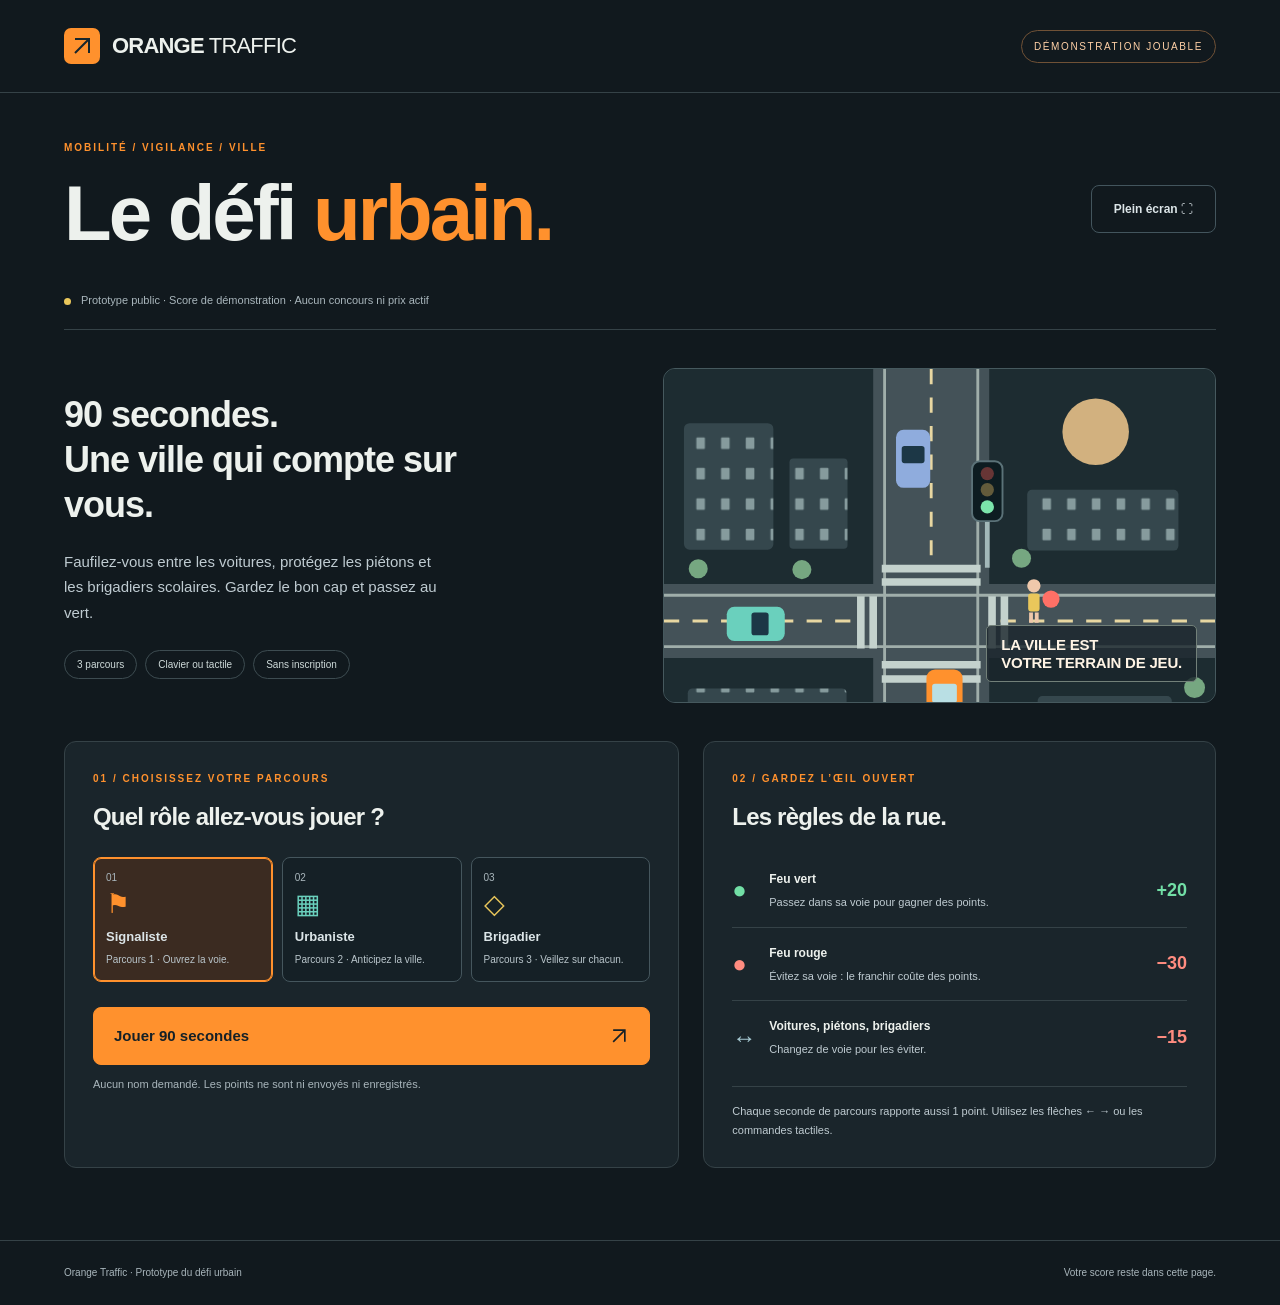
==== index.html @ df7e07a3 "deploy: publish Orange Traffic standalone demonstration" ====
<!doctype html>
<html lang="fr">
  <head>
    <meta charset="UTF-8" />
    <meta name="viewport" content="width=device-width, initial-scale=1.0" />
    <meta name="theme-color" content="#11191e" />
    <link rel="icon" href="./favicon.svg" type="image/svg+xml" />
    <meta name="description" content="Essayez le défi urbain Orange Traffic : 90 secondes pour éviter les obstacles et passer aux feux verts. Démonstration gratuite, sans inscription." />
    <meta http-equiv="Content-Security-Policy" content="default-src 'self'; script-src 'self'; style-src 'self' 'unsafe-inline'; img-src 'self' data: blob:; font-src 'self'; connect-src 'none'; object-src 'none'; base-uri 'none'; form-action 'none'" />
    <title>Orange Traffic — Défi urbain · Démonstration</title>
    <script type="module" crossorigin src="./assets/index-CTuKZmlq.js"></script>
    <link rel="stylesheet" crossorigin href="./assets/index-A3bmByTt.css">
  </head>
  <body>
    <div id="root"></div>
  </body>
</html>
---- assets/index-A3bmByTt.css ----
:root{font-family:Arial,Helvetica,sans-serif;color:#edf1ed;background:#11191e;font-synthesis:none;--orange:#ff912d;--muted:#a9b6bc;--border:#354247}*{box-sizing:border-box}body{margin:0}button,a{-webkit-tap-highlight-color:transparent}button{font:inherit;cursor:pointer;background:var(--orange);color:#152027;border:1px solid var(--orange);border-radius:8px;padding:16px 22px;font-weight:700;touch-action:manipulation}button:hover{filter:brightness(1.1)}button:focus-visible,a:focus-visible{outline:3px solid #fff1b6;outline-offset:5px}.secondary{background:transparent;color:#dce5e8;border-color:#43555d}a{color:inherit;text-decoration:none}.topbar{max-width:1280px;margin:auto;padding:28px 5vw;display:flex;align-items:center;justify-content:space-between;gap:20px;border-bottom:1px solid var(--border)}.brand{font-weight:900;font-size:22px;letter-spacing:-.8px;display:flex;align-items:center;gap:12px}.brand-mark{display:inline-flex;justify-content:center;align-items:center;width:36px;height:36px;border-radius:7px;background:var(--orange);color:#18262c;font-size:30px}.brand-light{font-weight:400;margin-left:5px}.demo-label{font-size:10px;letter-spacing:1.6px;line-height:1.5;color:#ffd0a6;border:1px solid #705136;padding:8px 12px;border-radius:20px;white-space:nowrap}main{max-width:1280px;margin:auto;padding:46px 5vw 72px}.page-heading{display:flex;justify-content:space-between;align-items:center;gap:20px}.eyebrow{font-size:10px;letter-spacing:2px;color:var(--orange);font-weight:700;margin:0 0 15px}h1{font-size:clamp(42px,6.5vw,78px);letter-spacing:-3px;margin:0 0 24px;line-height:1.08}em{font-style:normal;color:var(--orange)}.fullscreen{font-size:12px;white-space:nowrap}.demo-notice{display:flex;align-items:center;gap:10px;padding:13px 0 19px;font-size:11px;color:var(--muted);border-bottom:1px solid var(--border);line-height:1.6}.status-dot{width:7px;height:7px;flex-shrink:0;background:#eac75b;border-radius:50%}p{line-height:1.7;color:#bfcbd1}.intro-layout{display:grid;grid-template-columns:1fr 1fr;gap:45px;align-items:center;margin:38px 0}.intro-copy{max-width:460px}.lead{font-weight:750;font-size:clamp(25px,3vw,36px);letter-spacing:-1px;color:#edf1ed;line-height:1.25;margin:0 0 22px}.intro-copy>p:not(.lead){font-size:15px;max-width:390px}.chips{display:flex;flex-wrap:wrap;gap:8px;margin-top:25px}.chips span{font-size:10px;padding:8px 12px;border:1px solid #3d4c51;border-radius:20px;color:#cfdbda}.city-art{position:relative;max-height:335px;overflow:hidden;border:1px solid #46595e;border-radius:12px;background:#1d2c31}.city-art svg{width:100%;display:block}.art-label{position:absolute;bottom:20px;right:18px;padding:10px 14px;font-size:15px;line-height:1.15;letter-spacing:-.2px;font-weight:800;color:#fff4e5;background:#1a252bcc;border:1px solid #728079;border-radius:5px}.start-layout{display:grid;grid-template-columns:1.2fr 1fr;gap:24px}.selection-panel,.rules-panel{border:1px solid var(--border);padding:28px;border-radius:12px;background:#1a252b}h2{font-size:24px;letter-spacing:-.8px;line-height:1.25;margin:0 0 20px}.characters{display:grid;grid-template-columns:repeat(3,1fr);gap:9px;margin:25px 0}.character{display:flex;flex-direction:column;align-items:flex-start;gap:8px;padding:14px 12px;background:#152026;color:#dce5e8;border:1px solid #45565d;text-align:left;min-width:0}.character.selected{border-color:var(--orange);background:#3b2b21;box-shadow:inset 0 0 0 1px var(--orange)}.character-number{font-size:10px;font-weight:400;color:#a9b6bc}.character-icon{font-size:27px;line-height:1;min-height:30px}.character strong{font-size:13px}.character small{font-size:10px;line-height:1.5;color:#bac6cc;font-weight:400}.start-button{width:100%;display:flex;justify-content:space-between;align-items:center;padding:18px 20px;font-size:15px}.muted{color:var(--muted);font-size:11px;line-height:1.6}.rules{list-style:none;margin:22px 0 0;padding:0}.rules li{display:flex;gap:13px;align-items:center;border-bottom:1px solid #354247;padding:15px 0}.rules li:last-child{border:0}.rule-icon{font-size:24px;min-width:24px;color:#a5c8d1}.green,.positive{color:#72dfa6}.red,.negative{color:#ff8c80}.rules strong{font-size:12px}.rules p{font-size:11px;margin:6px 0 0}.rules b{font-size:18px;margin-left:auto;white-space:nowrap}.rule-tip{border-top:1px solid #354247;margin:12px 0 0;padding-top:15px;font-size:11px}.playing{max-width:760px;margin:26px auto 0}.playing-heading{display:flex;justify-content:space-between;align-items:center;gap:16px;font-size:12px}.playing-heading p{margin:0 0 15px}.playing-heading span{color:var(--muted);font-size:11px;margin-bottom:15px}.game{max-width:670px;margin:auto}.canvas{width:100%;height:min(66vh,660px);background:#18232a;border:1px solid #43575e;border-radius:10px;overflow:hidden;touch-action:none}.lane-controls{display:flex;gap:9px;margin:14px 0}.lane-controls button{flex:1;padding:16px 6px;font-size:12px}.playing-help{text-align:center;font-size:12px}.result-panel{max-width:760px;margin:35px auto 0;padding:40px;border:1px solid #46595e;border-radius:12px;background:#1a252b}.result-panel h2{font-size:30px}.score{display:flex;flex-direction:column;color:var(--orange);margin:35px 0 24px}.score span:first-child{font-size:clamp(60px,10vw,90px);font-weight:800;line-height:1;letter-spacing:-4px}.score span:last-child{margin-top:12px;font-size:13px;color:#c4d0d4}.result-actions{display:flex;gap:12px;flex-wrap:wrap;margin-top:30px}.result-panel>p:not(.eyebrow):not(.score){font-size:12px}.notice{font-size:12px;padding:12px 15px;border:1px solid #736149;border-radius:8px;color:#ffddad}footer{border-top:1px solid var(--border);max-width:1280px;margin:auto;padding:24px 5vw;display:flex;justify-content:space-between;gap:18px;font-size:10px;line-height:1.6;color:var(--muted)}@media(max-width:900px){.start-layout{grid-template-columns:1fr}.city-art{max-height:none}.intro-layout{gap:25px}.selection-panel,.rules-panel{padding:24px}.character{padding:17px}}@media(max-width:600px){.topbar{padding:20px;gap:12px;flex-wrap:wrap}.brand{font-size:19px}.demo-label{font-size:8px;padding:6px 9px}.brand-mark{width:30px;height:30px;font-size:25px}main{padding:30px 20px 50px}.page-heading{align-items:flex-start;gap:12px}.page-heading .eyebrow{font-size:8px;letter-spacing:1.3px}.fullscreen{padding:10px;font-size:10px;margin-top:3px}h1{font-size:42px;letter-spacing:-2px}.demo-notice{font-size:10px}.intro-layout{grid-template-columns:1fr;margin:26px 0;gap:20px}.lead{font-size:29px;margin-bottom:13px}.intro-copy>p:not(.lead){font-size:13px}.city-art{max-height:245px}.chips{margin-top:17px}.selection-panel,.rules-panel{padding:22px 16px}h2{font-size:21px}.character{padding:13px 9px;gap:7px}.character strong{font-size:12px}.character small{font-size:9px}.canvas{height:min(65vh,660px)}.lane-controls button{font-size:10px;padding:17px 3px}.playing-help{font-size:11px}.result-panel{padding:25px}.result-panel h2{font-size:25px}.result-actions{flex-direction:column}.result-actions button{width:100%;font-size:13px}footer{padding:22px 20px;flex-direction:column;gap:5px}}.arrow-icon{width:20px;height:20px;flex-shrink:0;vertical-align:middle}.brand-mark .arrow-icon{width:24px;height:24px}.result-actions button:first-child{display:flex;align-items:center;justify-content:center;gap:16px}
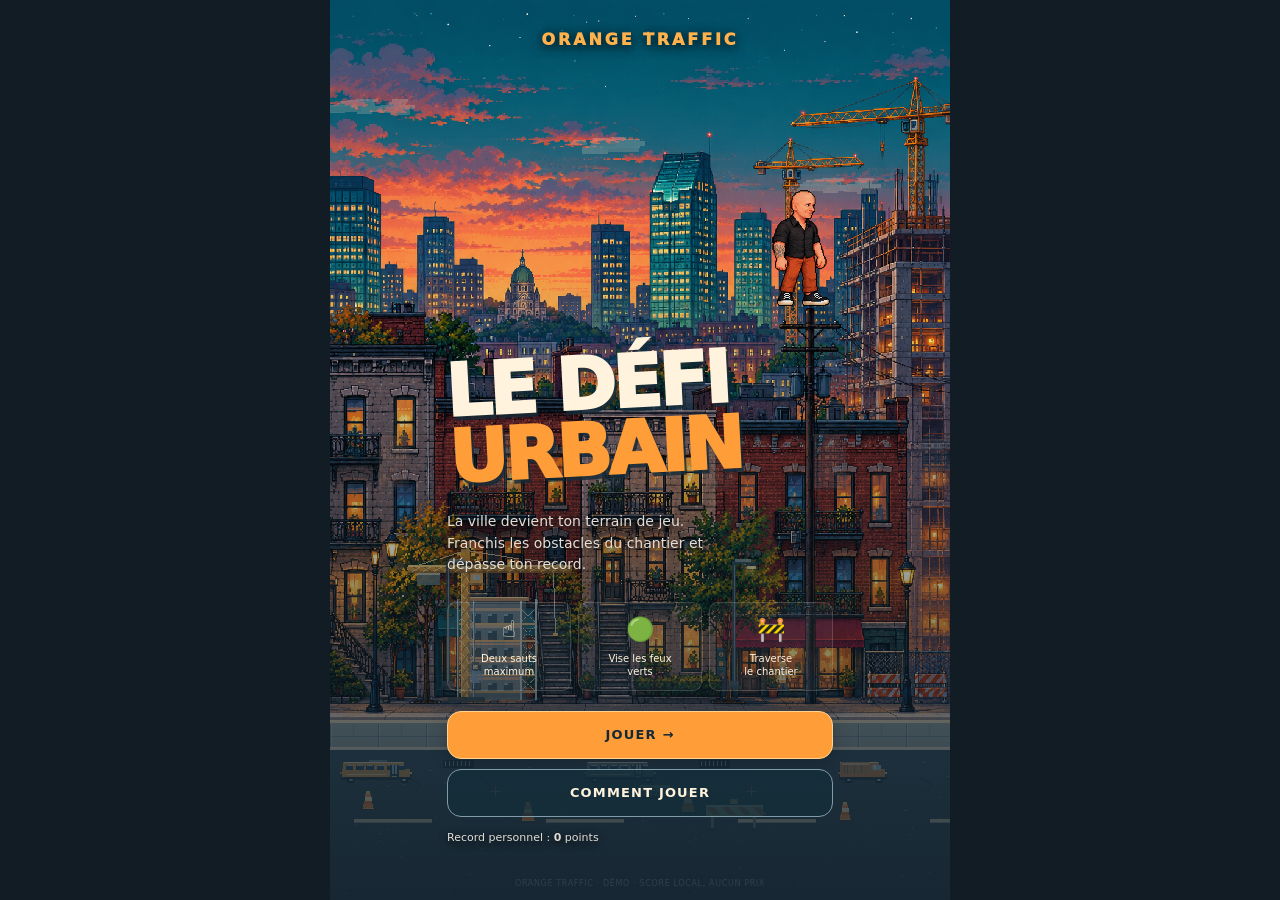
==== commit 302187ba: "deploy: publish Orange Traffic standalone demonstration" ====
--- a/index.html
+++ b/index.html
@@ -1,17 +1,67 @@
 <!doctype html>
-<html lang="fr">
-  <head>
-    <meta charset="UTF-8" />
-    <meta name="viewport" content="width=device-width, initial-scale=1.0" />
-    <meta name="theme-color" content="#11191e" />
-    <link rel="icon" href="./favicon.svg" type="image/svg+xml" />
-    <meta name="description" content="Essayez le défi urbain Orange Traffic : 90 secondes pour éviter les obstacles et passer aux feux verts. Démonstration gratuite, sans inscription." />
-    <meta http-equiv="Content-Security-Policy" content="default-src 'self'; script-src 'self'; style-src 'self' 'unsafe-inline'; img-src 'self' data: blob:; font-src 'self'; connect-src 'none'; object-src 'none'; base-uri 'none'; form-action 'none'" />
-    <title>Orange Traffic — Défi urbain · Démonstration</title>
-    <script type="module" crossorigin src="./assets/index-CTuKZmlq.js"></script>
-    <link rel="stylesheet" crossorigin href="./assets/index-A3bmByTt.css">
-  </head>
-  <body>
-    <div id="root"></div>
-  </body>
-</html>
+<html lang="fr"><head><meta charset="utf-8"><meta name="viewport" content="width=device-width,initial-scale=1,viewport-fit=cover">
+<meta http-equiv="Content-Security-Policy" content="default-src 'none'; script-src 'unsafe-inline'; style-src 'unsafe-inline'; img-src data:; connect-src 'none'; object-src 'none'; base-uri 'none'; form-action 'none'"><meta name="theme-color" content="#182833"><meta name="description" content="Le Défi Urbain Orange Traffic : course, saut et double saut dans une ville en chantier, clavier ou tactile."><title>Le Défi Urbain | Orange Traffic</title>
+<style>
+:root{--forest:#284a3d;--deep:#172b27;--cream:#f4eee5;--rose:#b97a88;--mauve:#72556f;--gold:#e9a15f}
+*{box-sizing:border-box}html,body{margin:0;width:100%;height:100%;overflow:hidden;background:#101e1b;color:var(--cream);font-family:"Cocogoose","Avenir Next",system-ui,sans-serif;-webkit-tap-highlight-color:transparent;user-select:none}
+#app{position:relative;width:100%;height:100%;max-width:550px;margin:auto;overflow:hidden;background:#223b38}
+canvas{width:100%;height:100%;display:block;image-rendering:pixelated;touch-action:none}
+.overlay{position:absolute;inset:0;display:flex;align-items:center;justify-content:center;padding:22px;background:linear-gradient(180deg,rgba(12,29,26,.38),rgba(12,29,26,.89));z-index:5}
+.overlay{overflow-y:auto}.overlay.off{display:none}@media(max-height:600px){.overlay{align-items:flex-start}.panel{margin-block:auto}}.panel{width:min(100%,410px);text-align:center;padding:28px 22px;border:1px solid #e6cfa75c;border-radius:8px;background:linear-gradient(160deg,rgba(18,48,38,.94),rgba(12,32,29,.97));box-shadow:0 18px 70px #071611a8}
+.brand{font-size:11px;letter-spacing:.22em;font-weight:850;color:#e9cbb8}.orn{color:var(--gold);font-size:13px;letter-spacing:.3em;margin:12px 0}
+h1{font-size:clamp(38px,11vw,60px);line-height:.91;letter-spacing:-.045em;margin:18px 0 15px;font-weight:950}h1 em{display:block;color:var(--rose);font-style:normal}
+h2{font-size:35px;margin:8px 0 16px;line-height:1.04}p{font-size:13px;line-height:1.55;color:#e2ded6;margin:12px auto 22px;max-width:320px}
+button{font:800 13px "Avenir Next",system-ui,sans-serif;letter-spacing:.09em;text-transform:uppercase;cursor:pointer;min-height:48px;padding:14px 18px;border-radius:5px;border:2px solid #d9b88a;width:100%;margin-top:10px;color:#172b27;background:var(--cream);touch-action:manipulation}
+button.primary{background:linear-gradient(#b97d4e,#75432c);color:#fff0d5;border:2px solid #e0a56b;box-shadow:inset 0 2px #d59b66,0 4px 0 #34241c}button.alt{background:rgba(15,39,32,.9);color:var(--cream);border:1px solid #cba57b}button:active{transform:translateY(2px)}
+.tips{display:grid;grid-template-columns:repeat(3,1fr);gap:7px;margin:20px 0 13px}.tip{border:1px solid #e8e0c02d;background:#ffffff0b;border-radius:9px;padding:11px 5px;font-size:10px;line-height:1.35}.tip b{display:block;font-size:23px;margin-bottom:7px}
+.hud{position:absolute;inset:0 0 auto;display:flex;align-items:flex-start;justify-content:space-between;gap:10px;padding:calc(env(safe-area-inset-top) + 15px) 15px 0;pointer-events:none;z-index:3}
+.hud.off{display:none}.stat{background:#162a26d9;border:1px solid #f4eee52e;border-radius:10px;padding:8px 12px;min-width:90px}.stat small{font-size:9px;letter-spacing:.12em;color:#d9cdbb}.stat strong{display:block;font-size:23px;font-variant-numeric:tabular-nums}.stat.right{text-align:right}.pause{pointer-events:auto;width:45px;min-width:45px;height:45px;min-height:45px;border-radius:12px;margin:0;padding:0;background:#162a26dd;border:1px solid #f4eee560;color:var(--cream);font-size:22px}
+.rank{font-size:11px;color:#f3c6a6;letter-spacing:.08em;margin-top:4px}.scoreBig{font-size:64px;font-weight:950;color:var(--gold);line-height:1}.pill{display:inline-block;padding:7px 12px;border-radius:99px;background:#b97a8829;border:1px solid #b97a8880;color:#f6d2d6;font-size:12px;font-weight:800;margin:8px}
+.foot{position:absolute;bottom:calc(env(safe-area-inset-bottom) + 12px);left:0;right:0;text-align:center;color:#fff9;font-size:9px;letter-spacing:.14em;pointer-events:none;z-index:4}
+
+/* V3 : même navigation, nouvelle direction visuelle. */
+#app{max-width:620px;background:#111e25}
+.overlay{background:linear-gradient(180deg,#07131822,#091710a8)}
+.panel{border:1px solid #f4eee533;border-radius:20px;background:linear-gradient(160deg,#152520ee,#0b1714f5);box-shadow:0 20px 80px #0008}
+#home{background:linear-gradient(180deg,#06131215 0%,#06131210 30%,#071410c9 100%)}
+#home .panel{background:none;border:0;box-shadow:none;align-self:stretch;display:flex;flex-direction:column;justify-content:flex-end;padding:12px 12px 32px;max-width:430px}
+#home .brand{font-size:16px;letter-spacing:.22em;text-shadow:0 2px 10px #000;position:absolute;top:calc(env(safe-area-inset-top) + 30px);left:0;right:0}
+#home h1{font-size:clamp(50px,14vw,72px);text-align:left;margin-bottom:18px;transform:rotate(-4deg);text-shadow:2px 4px #0b231dcc}
+#home p{text-align:left;margin-left:0;font-size:14px;text-shadow:0 2px 8px #000;max-width:290px}
+#home .orn{display:none}#home .tips{margin:4px 0 10px}
+button.primary{background:#e99b95;color:#172b27;border:1px solid #f1c1b9;box-shadow:0 4px 18px #0003;border-radius:14px}
+button.alt{border-radius:14px;background:#0c1d18aa}
+button:focus-visible{outline:3px solid #e9a15f;outline-offset:3px}button:disabled{opacity:.6;cursor:wait}
+.hud{padding:calc(env(safe-area-inset-top) + 16px) 12px 0;gap:8px}
+.stat{background:#0b1a18a8;border:0;border-radius:12px;padding:8px 10px;min-width:78px}
+.stat strong{font-size:26px}.stat.right strong{color:#eda89c}.pause{border-radius:50%;background:#0b1a18b8}
+.pause-icon{display:inline-flex;gap:4px}.pause-icon::before,.pause-icon::after{content:"";display:block;width:3px;height:17px;background:currentColor;border-radius:1px}.rank{font-size:10px;letter-spacing:.025em;max-width:125px}.foot{font-size:8px;color:#f4eee588}
+#assetError{z-index:10}#assetError p{color:#f4eee5}
+@media(max-height:650px){#home .brand{top:15px;font-size:13px}#home h1{font-size:43px;margin:8px 0}#home .panel{padding-bottom:8px}#home .tips{display:none}#home p{font-size:12px;margin:5px 0}#home button{min-height:42px;margin-top:7px;padding:10px}#home .panel>p:last-child{font-size:10px}}
+@media(prefers-reduced-motion:reduce){button:active{transform:none}}
+
+/* Adaptation visuelle Orange Traffic : la géométrie et la navigation V3 sont conservées. */
+:root{--forest:#263b47;--deep:#16232d;--cream:#fff3dd;--rose:#ff982d;--mauve:#496773;--gold:#ffc766}
+html,body{background:#111c24}#app{background:#172a36}
+.overlay{background:linear-gradient(180deg,#101f2915,#101f29c9)}
+.panel{background:linear-gradient(160deg,#233e4bee,#15252ef5);border-color:#ffc76655}
+#home{background:linear-gradient(180deg,#10243110 0%,#10243108 30%,#101f2bd6 100%)}
+#home .brand{color:#ffb24c;font-weight:950;letter-spacing:.18em;text-shadow:0 2px 12px #000}
+#home h1{transform:rotate(-3deg);text-shadow:2px 4px #142b38cc}#home h1 em{color:#ff9e38}
+button.primary{background:#ff9e38;color:#132a36;border-color:#ffd48f}
+button.alt{background:#132d3aaa;border-color:#7e9da9}.stat,.pause{background:#142c3bd9}
+.stat.right strong,.rank{color:#ffc766}.pill{background:#ff9e3829;border-color:#ff9e3880;color:#ffe3bb}
+.foot{color:#fff3ddbb;letter-spacing:.08em}button:focus-visible{outline-color:#ffc766}
+</style></head><body><main id="app"><canvas id="game" aria-label="Jeu Le Défi Urbain Orange Traffic"></canvas>
+<div class="hud off" id="hud"><div class="stat"><small>POINTS</small><strong id="score">0</strong><div class="rank" id="hudrank">Apprenti du chantier</div></div><button class="pause" id="pauseBtn" aria-label="Pause"><span class="pause-icon" aria-hidden="true"></span></button><div class="stat right"><small>RECORD</small><strong id="best">0</strong></div></div>
+<section class="overlay" id="home"><div class="panel"><div class="brand">ORANGE TRAFFIC</div><div class="orn">✦ ✦ ✦</div><h1>LE DÉFI <em>URBAIN</em></h1><p>La ville devient ton terrain de jeu. Franchis les obstacles du chantier et dépasse ton record.</p><div class="tips"><div class="tip"><b>☝️</b>Deux sauts<br>maximum</div><div class="tip"><b>🟢</b>Vise les feux<br>verts</div><div class="tip"><b>🚧</b>Traverse<br>le chantier</div></div><button class="primary" id="start" disabled>PRÉPARATION…</button><button class="alt" id="how">COMMENT JOUER</button><p style="margin-bottom:0;font-size:11px">Record personnel : <strong id="homebest">0</strong> points</p></div></section>
+<section class="overlay off" id="instructions"><div class="panel"><div class="brand">LE GUIDE DU CHANTIER</div><h2>Chaque saut compte.</h2><p>Ton personnage court automatiquement. Touche pour sauter. <strong>Deux sauts par atterrissage</strong> : le second saut permet d’atteindre les bonus en hauteur.</p><p>Évite les voitures, les piétons, les brigadiers et les équipements du chantier. Récupère les feux verts et les matériaux pour gagner des points. Enchaîne les collectes pour obtenir un bonus.</p><p>Les grandes barricades demandent deux sauts. Passe sous les poutres suspendues sans sauter. Plus tu avances, plus les obstacles sont variés. Ton titre urbain évolue avec ton score.</p><button class="primary" id="fromHow">C'EST PARTI !</button><button class="alt" id="back">RETOUR</button></div></section>
+<section class="overlay off" id="paused"><div class="panel"><div class="brand">PETITE PAUSE</div><h2>La ville t’attend.</h2><button class="primary" id="resume">CONTINUER</button><button class="alt" id="exit">QUITTER LA PARTIE</button></div></section>
+<section class="overlay off" id="over"><div class="panel"><div class="brand">FIN DU PARCOURS</div><div class="orn">✦ ✦ ✦</div><div class="scoreBig" id="finalScore">0</div><div class="pill" id="finalRank">Apprenti du chantier</div><p id="feedback">Belle traversée !</p><p style="font-size:11px">Meilleur score : <strong id="finalBest">0</strong></p><button class="primary" id="retry">REJOUER</button><button class="alt" id="menu">MENU PRINCIPAL</button></div></section>
+<section class="overlay off" id="assetError" role="alert"><div class="panel"><div class="brand">LE DÉFI URBAIN</div><h2>La ville se prépare.</h2><p id="assetErrorMessage">Les images du jeu n’ont pas pu être chargées. Vérifie ta connexion, puis réessaie.</p><button class="primary" id="reloadAssets">RÉESSAYER</button></div></section>
+<div class="foot">ORANGE TRAFFIC · DÉMO · SCORE LOCAL, AUCUN PRIX</div></main>
+<script>window.BorealEmbeddedAssets={images:{"assets/jacques-atlas.png":"[data-uri]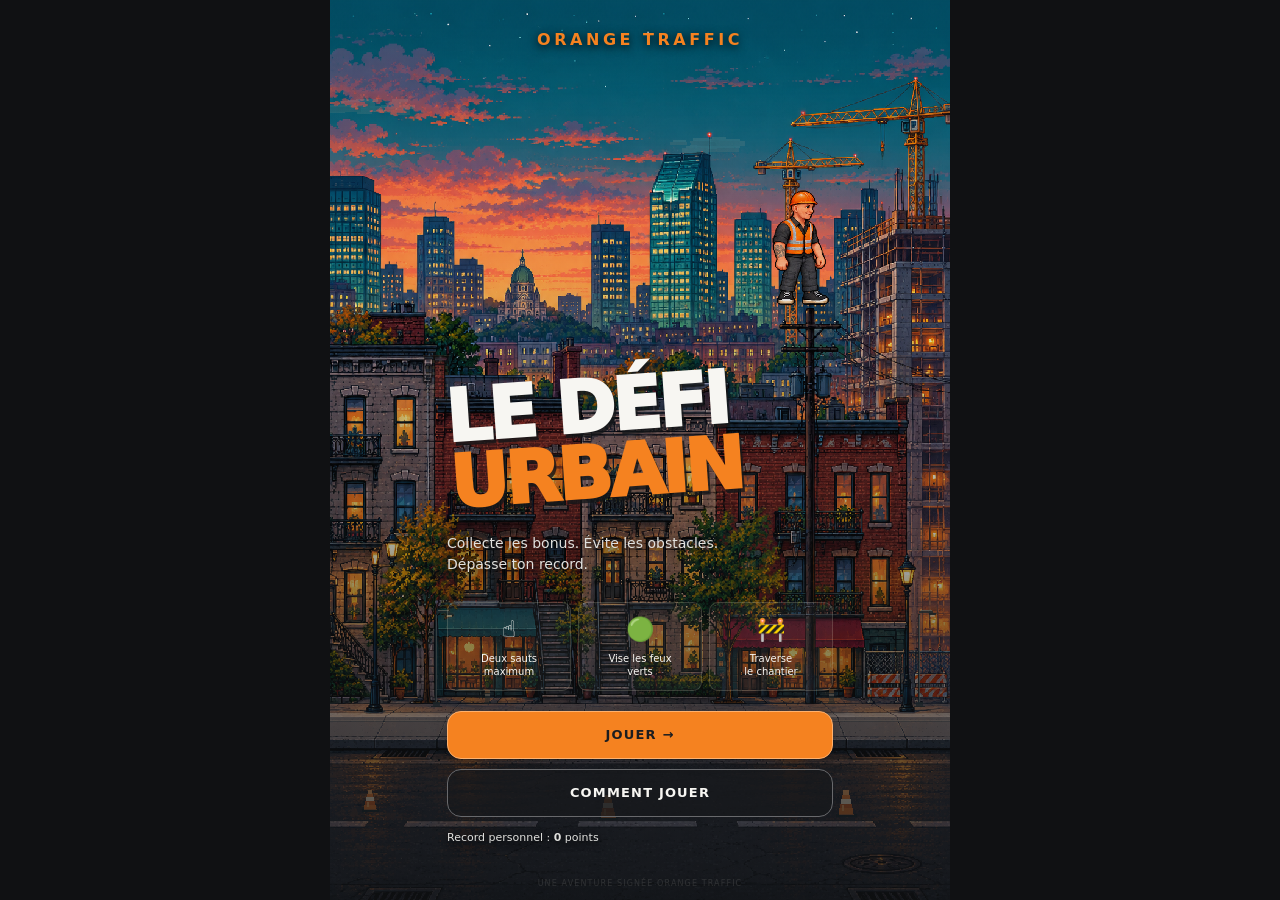
==== commit 8b61ec77: "deploy: publish Orange Traffic standalone demonstration" ====
--- a/index.html
+++ b/index.html
@@ -2,66 +2,55 @@
 <html lang="fr"><head><meta charset="utf-8"><meta name="viewport" content="width=device-width,initial-scale=1,viewport-fit=cover">
 <meta http-equiv="Content-Security-Policy" content="default-src 'none'; script-src 'unsafe-inline'; style-src 'unsafe-inline'; img-src data:; connect-src 'none'; object-src 'none'; base-uri 'none'; form-action 'none'"><meta name="theme-color" content="#182833"><meta name="description" content="Le Défi Urbain Orange Traffic : course, saut et double saut dans une ville en chantier, clavier ou tactile."><title>Le Défi Urbain | Orange Traffic</title>
 <style>
-:root{--forest:#284a3d;--deep:#172b27;--cream:#f4eee5;--rose:#b97a88;--mauve:#72556f;--gold:#e9a15f}
-*{box-sizing:border-box}html,body{margin:0;width:100%;height:100%;overflow:hidden;background:#101e1b;color:var(--cream);font-family:"Cocogoose","Avenir Next",system-ui,sans-serif;-webkit-tap-highlight-color:transparent;user-select:none}
-#app{position:relative;width:100%;height:100%;max-width:550px;margin:auto;overflow:hidden;background:#223b38}
+:root{--forest:#3b3c3f;--deep:#1b1d20;--cream:#f7f6f2;--rose:#f58220;--mauve:#696a6d;--gold:#ffad61}
+*{box-sizing:border-box}html,body{margin:0;width:100%;height:100%;overflow:hidden;background:#101113;color:var(--cream);font-family:"Cocogoose","Avenir Next",system-ui,sans-serif;-webkit-tap-highlight-color:transparent;user-select:none}
+#app{position:relative;width:100%;height:100%;max-width:550px;margin:auto;overflow:hidden;background:#24262a}
 canvas{width:100%;height:100%;display:block;image-rendering:pixelated;touch-action:none}
 .overlay{position:absolute;inset:0;display:flex;align-items:center;justify-content:center;padding:22px;background:linear-gradient(180deg,rgba(12,29,26,.38),rgba(12,29,26,.89));z-index:5}
 .overlay{overflow-y:auto}.overlay.off{display:none}@media(max-height:600px){.overlay{align-items:flex-start}.panel{margin-block:auto}}.panel{width:min(100%,410px);text-align:center;padding:28px 22px;border:1px solid #e6cfa75c;border-radius:8px;background:linear-gradient(160deg,rgba(18,48,38,.94),rgba(12,32,29,.97));box-shadow:0 18px 70px #071611a8}
-.brand{font-size:11px;letter-spacing:.22em;font-weight:850;color:#e9cbb8}.orn{color:var(--gold);font-size:13px;letter-spacing:.3em;margin:12px 0}
+.brand{font-size:11px;letter-spacing:.22em;font-weight:850;color:#f7f6f2}.orn{color:var(--gold);font-size:13px;letter-spacing:.3em;margin:12px 0}
 h1{font-size:clamp(38px,11vw,60px);line-height:.91;letter-spacing:-.045em;margin:18px 0 15px;font-weight:950}h1 em{display:block;color:var(--rose);font-style:normal}
-h2{font-size:35px;margin:8px 0 16px;line-height:1.04}p{font-size:13px;line-height:1.55;color:#e2ded6;margin:12px auto 22px;max-width:320px}
-button{font:800 13px "Avenir Next",system-ui,sans-serif;letter-spacing:.09em;text-transform:uppercase;cursor:pointer;min-height:48px;padding:14px 18px;border-radius:5px;border:2px solid #d9b88a;width:100%;margin-top:10px;color:#172b27;background:var(--cream);touch-action:manipulation}
-button.primary{background:linear-gradient(#b97d4e,#75432c);color:#fff0d5;border:2px solid #e0a56b;box-shadow:inset 0 2px #d59b66,0 4px 0 #34241c}button.alt{background:rgba(15,39,32,.9);color:var(--cream);border:1px solid #cba57b}button:active{transform:translateY(2px)}
+h2{font-size:35px;margin:8px 0 16px;line-height:1.04}p{font-size:13px;line-height:1.55;color:#e1e1de;margin:12px auto 22px;max-width:320px}
+button{font:800 13px "Avenir Next",system-ui,sans-serif;letter-spacing:.09em;text-transform:uppercase;cursor:pointer;min-height:48px;padding:14px 18px;border-radius:5px;border:2px solid #a8a5a1;width:100%;margin-top:10px;color:#1b1d20;background:var(--cream);touch-action:manipulation}
+button.primary{background:linear-gradient(#f58220,#c85412);color:#fff0d5;border:2px solid #ffad61;box-shadow:inset 0 2px #ffbd82,0 4px 0 #211a15}button.alt{background:rgba(15,39,32,.9);color:var(--cream);border:1px solid #68696c}button:active{transform:translateY(2px)}
 .tips{display:grid;grid-template-columns:repeat(3,1fr);gap:7px;margin:20px 0 13px}.tip{border:1px solid #e8e0c02d;background:#ffffff0b;border-radius:9px;padding:11px 5px;font-size:10px;line-height:1.35}.tip b{display:block;font-size:23px;margin-bottom:7px}
 .hud{position:absolute;inset:0 0 auto;display:flex;align-items:flex-start;justify-content:space-between;gap:10px;padding:calc(env(safe-area-inset-top) + 15px) 15px 0;pointer-events:none;z-index:3}
-.hud.off{display:none}.stat{background:#162a26d9;border:1px solid #f4eee52e;border-radius:10px;padding:8px 12px;min-width:90px}.stat small{font-size:9px;letter-spacing:.12em;color:#d9cdbb}.stat strong{display:block;font-size:23px;font-variant-numeric:tabular-nums}.stat.right{text-align:right}.pause{pointer-events:auto;width:45px;min-width:45px;height:45px;min-height:45px;border-radius:12px;margin:0;padding:0;background:#162a26dd;border:1px solid #f4eee560;color:var(--cream);font-size:22px}
-.rank{font-size:11px;color:#f3c6a6;letter-spacing:.08em;margin-top:4px}.scoreBig{font-size:64px;font-weight:950;color:var(--gold);line-height:1}.pill{display:inline-block;padding:7px 12px;border-radius:99px;background:#b97a8829;border:1px solid #b97a8880;color:#f6d2d6;font-size:12px;font-weight:800;margin:8px}
+.hud.off{display:none}.stat{background:#24262ad9;border:1px solid #f7f6f22e;border-radius:10px;padding:8px 12px;min-width:90px}.stat small{font-size:9px;letter-spacing:.12em;color:#dededb}.stat strong{display:block;font-size:23px;font-variant-numeric:tabular-nums}.stat.right{text-align:right}.pause{pointer-events:auto;width:45px;min-width:45px;height:45px;min-height:45px;border-radius:12px;margin:0;padding:0;background:#24262add;border:1px solid #f7f6f260;color:var(--cream);font-size:22px}
+.rank{font-size:11px;color:#ffb16d;letter-spacing:.08em;margin-top:4px}.scoreBig{font-size:64px;font-weight:950;color:var(--gold);line-height:1}.pill{display:inline-block;padding:7px 12px;border-radius:99px;background:#f5822029;border:1px solid #f5822080;color:#ffe5ce;font-size:12px;font-weight:800;margin:8px}
 .foot{position:absolute;bottom:calc(env(safe-area-inset-bottom) + 12px);left:0;right:0;text-align:center;color:#fff9;font-size:9px;letter-spacing:.14em;pointer-events:none;z-index:4}
 
-/* V3 : même navigation, nouvelle direction visuelle. */
-#app{max-width:620px;background:#111e25}
-.overlay{background:linear-gradient(180deg,#07131822,#091710a8)}
-.panel{border:1px solid #f4eee533;border-radius:20px;background:linear-gradient(160deg,#152520ee,#0b1714f5);box-shadow:0 20px 80px #0008}
-#home{background:linear-gradient(180deg,#06131215 0%,#06131210 30%,#071410c9 100%)}
+/* Composition V3 conservée. Palette proposée, à confronter au site officiel. */
+#app{max-width:620px;background:#17191c}
+.overlay{background:linear-gradient(180deg,#11131522,#111315a8)}
+.panel{border:1px solid #f7f6f233;border-radius:20px;background:linear-gradient(160deg,#24262aee,#141619f5);box-shadow:0 20px 80px #0008}
+#home{background:linear-gradient(180deg,#11131515 0%,#11131510 30%,#111315c9 100%)}
 #home .panel{background:none;border:0;box-shadow:none;align-self:stretch;display:flex;flex-direction:column;justify-content:flex-end;padding:12px 12px 32px;max-width:430px}
 #home .brand{font-size:16px;letter-spacing:.22em;text-shadow:0 2px 10px #000;position:absolute;top:calc(env(safe-area-inset-top) + 30px);left:0;right:0}
-#home h1{font-size:clamp(50px,14vw,72px);text-align:left;margin-bottom:18px;transform:rotate(-4deg);text-shadow:2px 4px #0b231dcc}
+#home h1{font-size:clamp(50px,14vw,72px);text-align:left;margin-bottom:18px;transform:rotate(-4deg);text-shadow:2px 4px #141619cc}
 #home p{text-align:left;margin-left:0;font-size:14px;text-shadow:0 2px 8px #000;max-width:290px}
 #home .orn{display:none}#home .tips{margin:4px 0 10px}
-button.primary{background:#e99b95;color:#172b27;border:1px solid #f1c1b9;box-shadow:0 4px 18px #0003;border-radius:14px}
-button.alt{border-radius:14px;background:#0c1d18aa}
-button:focus-visible{outline:3px solid #e9a15f;outline-offset:3px}button:disabled{opacity:.6;cursor:wait}
+button.primary{background:#f58220;color:#1b1d20;border:1px solid #ffb16d;box-shadow:0 4px 18px #0003;border-radius:14px}
+button.alt{border-radius:14px;background:#17191caa}
+button:focus-visible{outline:3px solid #ffad61;outline-offset:3px}button:disabled{opacity:.6;cursor:wait}
 .hud{padding:calc(env(safe-area-inset-top) + 16px) 12px 0;gap:8px}
-.stat{background:#0b1a18a8;border:0;border-radius:12px;padding:8px 10px;min-width:78px}
-.stat strong{font-size:26px}.stat.right strong{color:#eda89c}.pause{border-radius:50%;background:#0b1a18b8}
-.pause-icon{display:inline-flex;gap:4px}.pause-icon::before,.pause-icon::after{content:"";display:block;width:3px;height:17px;background:currentColor;border-radius:1px}.rank{font-size:10px;letter-spacing:.025em;max-width:125px}.foot{font-size:8px;color:#f4eee588}
-#assetError{z-index:10}#assetError p{color:#f4eee5}
+.stat{background:#17191ca8;border:0;border-radius:12px;padding:8px 10px;min-width:78px}
+.stat strong{font-size:26px}.stat.right strong{color:#ffad61}.pause{border-radius:50%;background:#17191cb8}
+.pause-icon{display:inline-flex;gap:4px}.pause-icon::before,.pause-icon::after{content:"";display:block;width:3px;height:17px;background:currentColor;border-radius:1px}.rank{font-size:10px;letter-spacing:.025em;max-width:125px}.foot{font-size:8px;color:#f7f6f288}
+#assetError{z-index:10}#assetError p{color:#f7f6f2}
 @media(max-height:650px){#home .brand{top:15px;font-size:13px}#home h1{font-size:43px;margin:8px 0}#home .panel{padding-bottom:8px}#home .tips{display:none}#home p{font-size:12px;margin:5px 0}#home button{min-height:42px;margin-top:7px;padding:10px}#home .panel>p:last-child{font-size:10px}}
 @media(prefers-reduced-motion:reduce){button:active{transform:none}}
 
-/* Adaptation visuelle Orange Traffic : la géométrie et la navigation V3 sont conservées. */
-:root{--forest:#263b47;--deep:#16232d;--cream:#fff3dd;--rose:#ff982d;--mauve:#496773;--gold:#ffc766}
-html,body{background:#111c24}#app{background:#172a36}
-.overlay{background:linear-gradient(180deg,#101f2915,#101f29c9)}
-.panel{background:linear-gradient(160deg,#233e4bee,#15252ef5);border-color:#ffc76655}
-#home{background:linear-gradient(180deg,#10243110 0%,#10243108 30%,#101f2bd6 100%)}
-#home .brand{color:#ffb24c;font-weight:950;letter-spacing:.18em;text-shadow:0 2px 12px #000}
-#home h1{transform:rotate(-3deg);text-shadow:2px 4px #142b38cc}#home h1 em{color:#ff9e38}
-button.primary{background:#ff9e38;color:#132a36;border-color:#ffd48f}
-button.alt{background:#132d3aaa;border-color:#7e9da9}.stat,.pause{background:#142c3bd9}
-.stat.right strong,.rank{color:#ffc766}.pill{background:#ff9e3829;border-color:#ff9e3880;color:#ffe3bb}
-.foot{color:#fff3ddbb;letter-spacing:.08em}button:focus-visible{outline-color:#ffc766}
+#home .brand{color:var(--rose)}
 </style></head><body><main id="app"><canvas id="game" aria-label="Jeu Le Défi Urbain Orange Traffic"></canvas>
 <div class="hud off" id="hud"><div class="stat"><small>POINTS</small><strong id="score">0</strong><div class="rank" id="hudrank">Apprenti du chantier</div></div><button class="pause" id="pauseBtn" aria-label="Pause"><span class="pause-icon" aria-hidden="true"></span></button><div class="stat right"><small>RECORD</small><strong id="best">0</strong></div></div>
-<section class="overlay" id="home"><div class="panel"><div class="brand">ORANGE TRAFFIC</div><div class="orn">✦ ✦ ✦</div><h1>LE DÉFI <em>URBAIN</em></h1><p>La ville devient ton terrain de jeu. Franchis les obstacles du chantier et dépasse ton record.</p><div class="tips"><div class="tip"><b>☝️</b>Deux sauts<br>maximum</div><div class="tip"><b>🟢</b>Vise les feux<br>verts</div><div class="tip"><b>🚧</b>Traverse<br>le chantier</div></div><button class="primary" id="start" disabled>PRÉPARATION…</button><button class="alt" id="how">COMMENT JOUER</button><p style="margin-bottom:0;font-size:11px">Record personnel : <strong id="homebest">0</strong> points</p></div></section>
+<section class="overlay" id="home"><div class="panel"><div class="brand">ORANGE TRAFFIC</div><div class="orn">✦ ✦ ✦</div><h1>LE DÉFI <em>URBAIN</em></h1><p>Collecte les bonus. Évite les obstacles. Dépasse ton record.</p><div class="tips"><div class="tip"><b>☝️</b>Deux sauts<br>maximum</div><div class="tip"><b>🟢</b>Vise les feux<br>verts</div><div class="tip"><b>🚧</b>Traverse<br>le chantier</div></div><button class="primary" id="start" disabled>PRÉPARATION…</button><button class="alt" id="how">COMMENT JOUER</button><p style="margin-bottom:0;font-size:11px">Record personnel : <strong id="homebest">0</strong> points</p></div></section>
 <section class="overlay off" id="instructions"><div class="panel"><div class="brand">LE GUIDE DU CHANTIER</div><h2>Chaque saut compte.</h2><p>Ton personnage court automatiquement. Touche pour sauter. <strong>Deux sauts par atterrissage</strong> : le second saut permet d’atteindre les bonus en hauteur.</p><p>Évite les voitures, les piétons, les brigadiers et les équipements du chantier. Récupère les feux verts et les matériaux pour gagner des points. Enchaîne les collectes pour obtenir un bonus.</p><p>Les grandes barricades demandent deux sauts. Passe sous les poutres suspendues sans sauter. Plus tu avances, plus les obstacles sont variés. Ton titre urbain évolue avec ton score.</p><button class="primary" id="fromHow">C'EST PARTI !</button><button class="alt" id="back">RETOUR</button></div></section>
 <section class="overlay off" id="paused"><div class="panel"><div class="brand">PETITE PAUSE</div><h2>La ville t’attend.</h2><button class="primary" id="resume">CONTINUER</button><button class="alt" id="exit">QUITTER LA PARTIE</button></div></section>
 <section class="overlay off" id="over"><div class="panel"><div class="brand">FIN DU PARCOURS</div><div class="orn">✦ ✦ ✦</div><div class="scoreBig" id="finalScore">0</div><div class="pill" id="finalRank">Apprenti du chantier</div><p id="feedback">Belle traversée !</p><p style="font-size:11px">Meilleur score : <strong id="finalBest">0</strong></p><button class="primary" id="retry">REJOUER</button><button class="alt" id="menu">MENU PRINCIPAL</button></div></section>
 <section class="overlay off" id="assetError" role="alert"><div class="panel"><div class="brand">LE DÉFI URBAIN</div><h2>La ville se prépare.</h2><p id="assetErrorMessage">Les images du jeu n’ont pas pu être chargées. Vérifie ta connexion, puis réessaie.</p><button class="primary" id="reloadAssets">RÉESSAYER</button></div></section>
-<div class="foot">ORANGE TRAFFIC · DÉMO · SCORE LOCAL, AUCUN PRIX</div></main>
-<script>window.BorealEmbeddedAssets={images:{"assets/jacques-atlas.png":"[data-uri]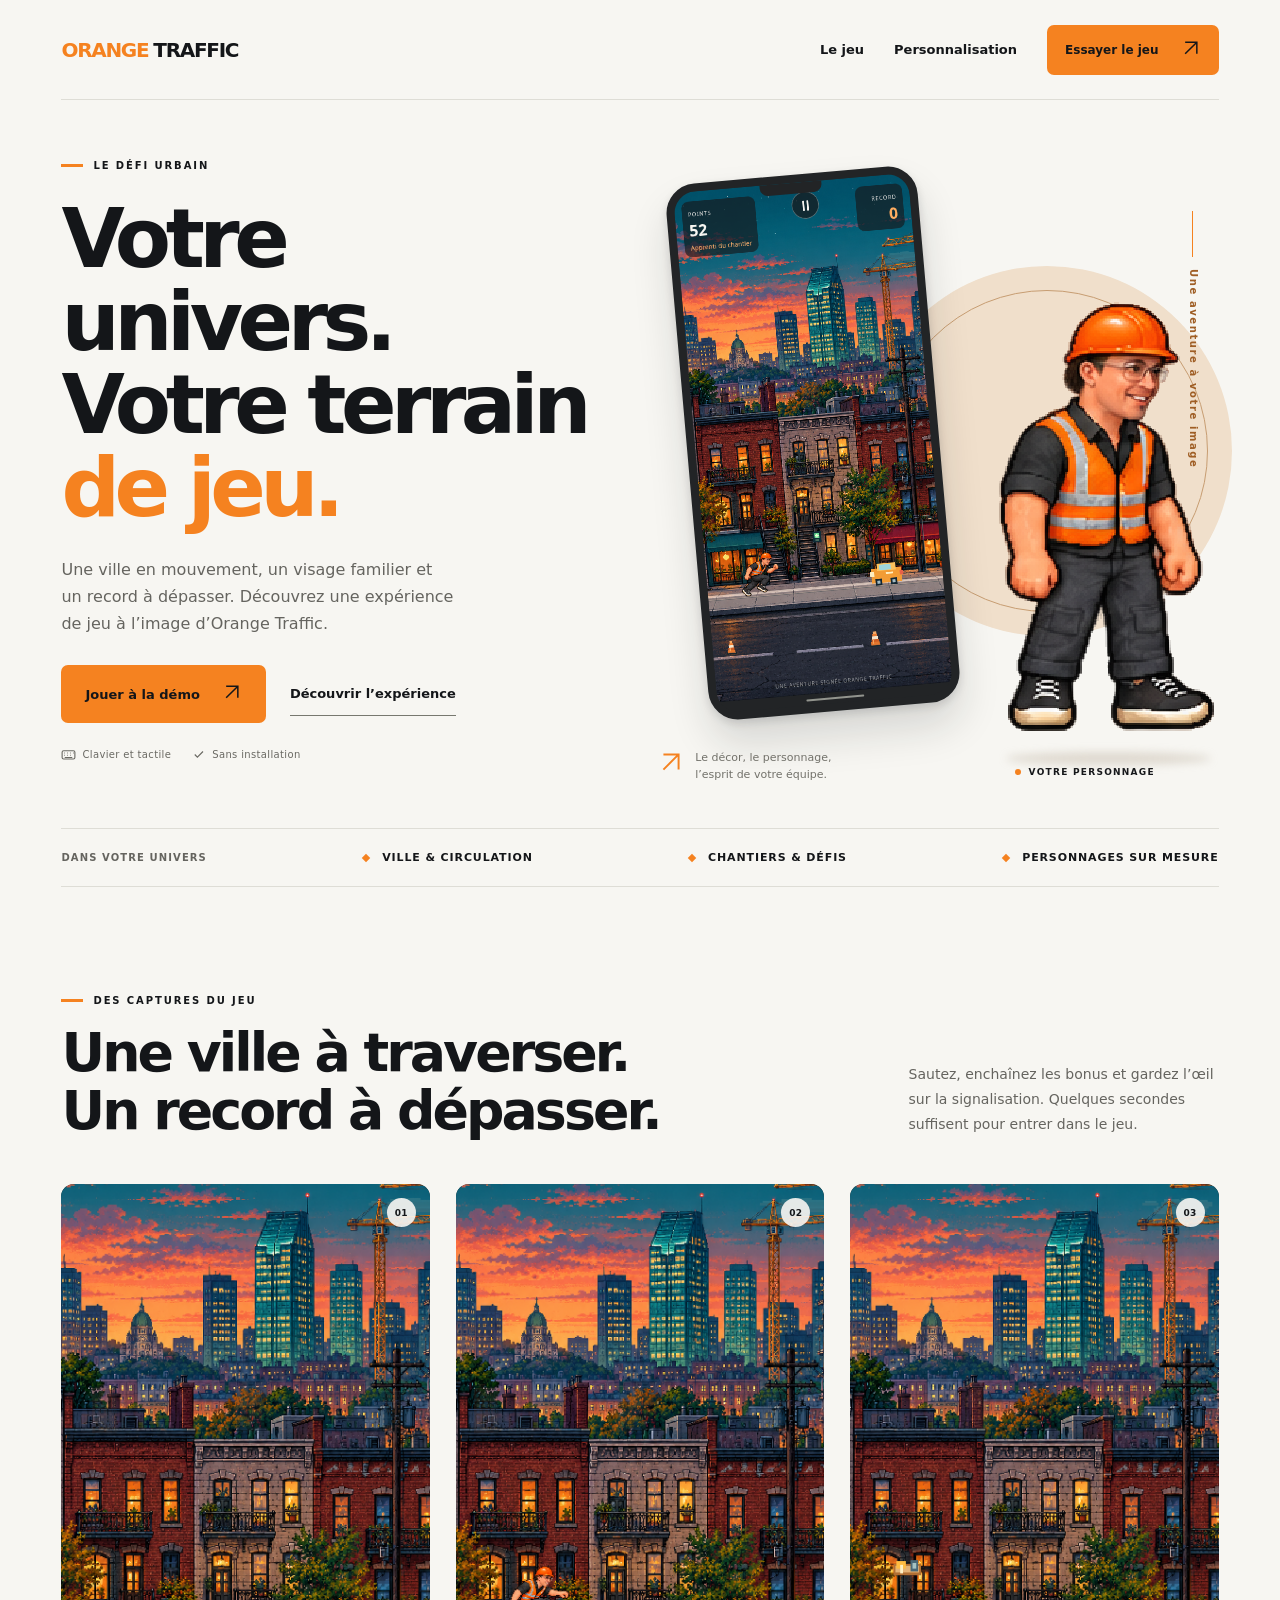
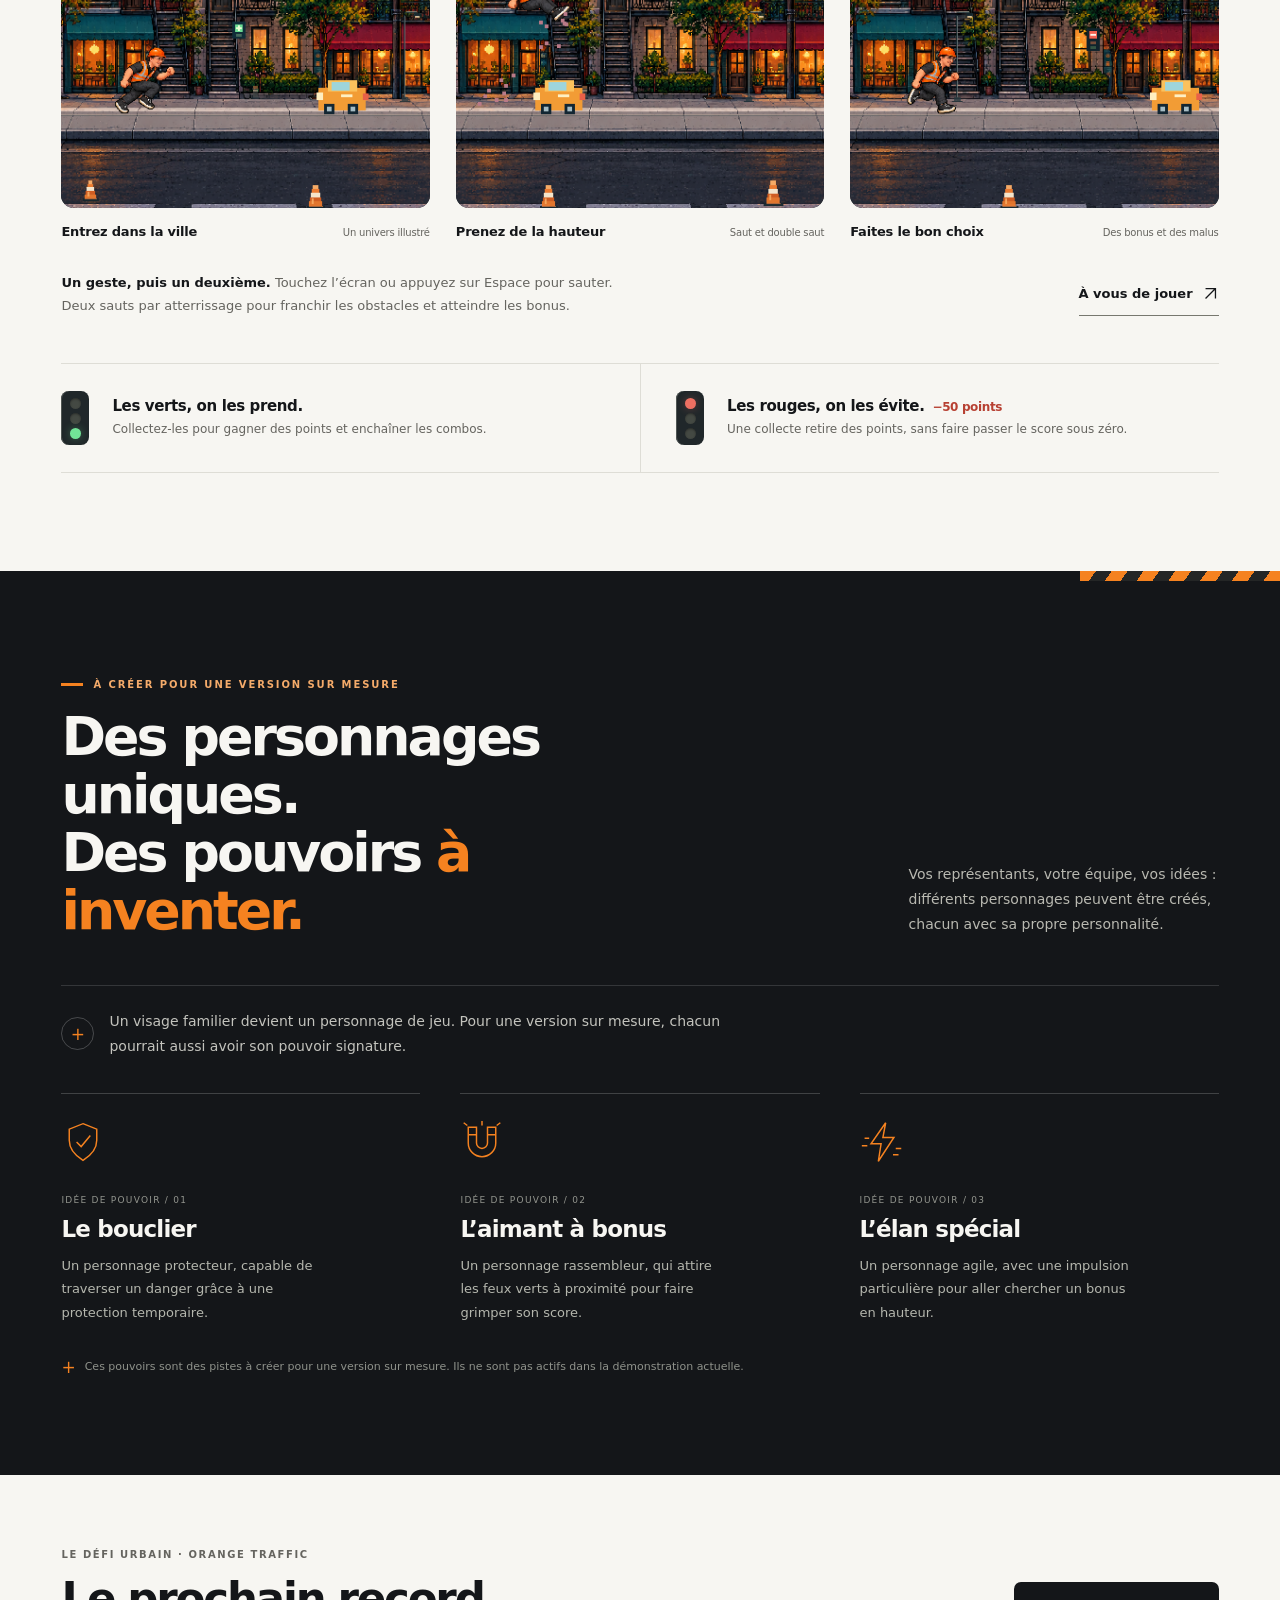
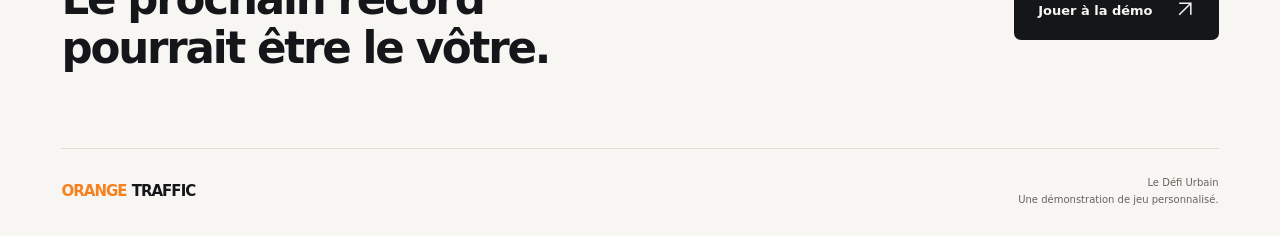
==== commit 4e15d435: "deploy: publish Orange Traffic standalone demonstration" ====
--- a/index.html
+++ b/index.html
@@ -1,56 +1,160 @@
 <!doctype html>
-<html lang="fr"><head><meta charset="utf-8"><meta name="viewport" content="width=device-width,initial-scale=1,viewport-fit=cover">
-<meta http-equiv="Content-Security-Policy" content="default-src 'none'; script-src 'unsafe-inline'; style-src 'unsafe-inline'; img-src data:; connect-src 'none'; object-src 'none'; base-uri 'none'; form-action 'none'"><meta name="theme-color" content="#182833"><meta name="description" content="Le Défi Urbain Orange Traffic : course, saut et double saut dans une ville en chantier, clavier ou tactile."><title>Le Défi Urbain | Orange Traffic</title>
-<style>
-:root{--forest:#3b3c3f;--deep:#1b1d20;--cream:#f7f6f2;--rose:#f58220;--mauve:#696a6d;--gold:#ffad61}
-*{box-sizing:border-box}html,body{margin:0;width:100%;height:100%;overflow:hidden;background:#101113;color:var(--cream);font-family:"Cocogoose","Avenir Next",system-ui,sans-serif;-webkit-tap-highlight-color:transparent;user-select:none}
-#app{position:relative;width:100%;height:100%;max-width:550px;margin:auto;overflow:hidden;background:#24262a}
-canvas{width:100%;height:100%;display:block;image-rendering:pixelated;touch-action:none}
-.overlay{position:absolute;inset:0;display:flex;align-items:center;justify-content:center;padding:22px;background:linear-gradient(180deg,rgba(12,29,26,.38),rgba(12,29,26,.89));z-index:5}
-.overlay{overflow-y:auto}.overlay.off{display:none}@media(max-height:600px){.overlay{align-items:flex-start}.panel{margin-block:auto}}.panel{width:min(100%,410px);text-align:center;padding:28px 22px;border:1px solid #e6cfa75c;border-radius:8px;background:linear-gradient(160deg,rgba(18,48,38,.94),rgba(12,32,29,.97));box-shadow:0 18px 70px #071611a8}
-.brand{font-size:11px;letter-spacing:.22em;font-weight:850;color:#f7f6f2}.orn{color:var(--gold);font-size:13px;letter-spacing:.3em;margin:12px 0}
-h1{font-size:clamp(38px,11vw,60px);line-height:.91;letter-spacing:-.045em;margin:18px 0 15px;font-weight:950}h1 em{display:block;color:var(--rose);font-style:normal}
-h2{font-size:35px;margin:8px 0 16px;line-height:1.04}p{font-size:13px;line-height:1.55;color:#e1e1de;margin:12px auto 22px;max-width:320px}
-button{font:800 13px "Avenir Next",system-ui,sans-serif;letter-spacing:.09em;text-transform:uppercase;cursor:pointer;min-height:48px;padding:14px 18px;border-radius:5px;border:2px solid #a8a5a1;width:100%;margin-top:10px;color:#1b1d20;background:var(--cream);touch-action:manipulation}
-button.primary{background:linear-gradient(#f58220,#c85412);color:#fff0d5;border:2px solid #ffad61;box-shadow:inset 0 2px #ffbd82,0 4px 0 #211a15}button.alt{background:rgba(15,39,32,.9);color:var(--cream);border:1px solid #68696c}button:active{transform:translateY(2px)}
-.tips{display:grid;grid-template-columns:repeat(3,1fr);gap:7px;margin:20px 0 13px}.tip{border:1px solid #e8e0c02d;background:#ffffff0b;border-radius:9px;padding:11px 5px;font-size:10px;line-height:1.35}.tip b{display:block;font-size:23px;margin-bottom:7px}
-.hud{position:absolute;inset:0 0 auto;display:flex;align-items:flex-start;justify-content:space-between;gap:10px;padding:calc(env(safe-area-inset-top) + 15px) 15px 0;pointer-events:none;z-index:3}
-.hud.off{display:none}.stat{background:#24262ad9;border:1px solid #f7f6f22e;border-radius:10px;padding:8px 12px;min-width:90px}.stat small{font-size:9px;letter-spacing:.12em;color:#dededb}.stat strong{display:block;font-size:23px;font-variant-numeric:tabular-nums}.stat.right{text-align:right}.pause{pointer-events:auto;width:45px;min-width:45px;height:45px;min-height:45px;border-radius:12px;margin:0;padding:0;background:#24262add;border:1px solid #f7f6f260;color:var(--cream);font-size:22px}
-.rank{font-size:11px;color:#ffb16d;letter-spacing:.08em;margin-top:4px}.scoreBig{font-size:64px;font-weight:950;color:var(--gold);line-height:1}.pill{display:inline-block;padding:7px 12px;border-radius:99px;background:#f5822029;border:1px solid #f5822080;color:#ffe5ce;font-size:12px;font-weight:800;margin:8px}
-.foot{position:absolute;bottom:calc(env(safe-area-inset-bottom) + 12px);left:0;right:0;text-align:center;color:#fff9;font-size:9px;letter-spacing:.14em;pointer-events:none;z-index:4}
+<html lang="fr">
+<head><meta http-equiv="Content-Security-Policy" content="default-src 'none'; script-src 'unsafe-inline'; style-src 'unsafe-inline'; img-src 'self' data:; connect-src 'none'; object-src 'none'; base-uri 'none'; form-action 'none'">
+  <meta charset="utf-8">
+  <meta name="viewport" content="width=device-width,initial-scale=1">
+  <meta name="theme-color" content="#f7f6f2">
+  <meta name="description" content="Découvrez Le Défi Urbain : un jeu Orange Traffic, des personnages à votre image et des possibilités de personnalisation pour vos événements.">
+  <title>Le Défi Urbain — Orange Traffic</title>
+  <style>
+    :root{--orange:#f58220;--ink:#141619;--paper:#f7f6f2;--muted:#65645f;--line:#deddd6;--green:#17804d;--red:#b74032}
+    *{box-sizing:border-box}html{scroll-behavior:smooth;scroll-padding-top:28px}body{margin:0;background:var(--paper);color:var(--ink);font-family:"Avenir Next",Avenir,system-ui,sans-serif;-webkit-font-smoothing:antialiased;overflow-x:hidden}a{color:inherit}img,canvas{display:block;max-width:100%}button,a{-webkit-tap-highlight-color:transparent}a:focus-visible{outline:3px solid var(--orange);outline-offset:5px}::selection{background:#f5822055}.wrap{max-width:1280px;margin:auto;padding:0 clamp(22px,4.8vw,70px)}.skip{position:absolute;top:12px;left:12px;padding:12px;background:var(--ink);color:white;z-index:20;transform:translateY(-150%)}.skip:focus{transform:none}
+    .topbar{height:100px;display:flex;align-items:center;justify-content:space-between;gap:24px;border-bottom:1px solid var(--line)}.wordmark{text-decoration:none;font-size:20px;font-weight:900;letter-spacing:-.065em;white-space:nowrap}.wordmark span{color:var(--orange);margin-right:5px}.navigation{display:flex;align-items:center;gap:30px}.navigation>a:not(.button){font-size:13px;text-decoration:none;font-weight:650}.navigation>a:not(.button):hover{text-decoration:underline;text-underline-offset:5px}.button{display:inline-flex;align-items:center;justify-content:center;gap:22px;min-height:54px;padding:16px 23px;border:1px solid transparent;border-radius:7px;background:var(--orange);text-decoration:none;font-size:13px;font-weight:800;transition:background .18s,transform .18s}.button:hover{background:#e97615;transform:translateY(-2px)}.button .arrow{font-size:21px;font-weight:500;line-height:1}.button.small{min-height:44px;padding:12px 17px;font-size:12px}.button.dark{background:var(--ink);color:var(--paper)}.button.dark:hover{background:#343536}.text-link{display:inline-flex;min-height:44px;align-items:center;font-size:13px;font-weight:750;text-decoration:none;border-bottom:1px solid #77786f}.text-link:hover{border-color:var(--orange);color:#b94f06}
+    .hero{display:grid;grid-template-columns:1fr 1.04fr;align-items:center;gap:24px;min-height:720px;padding-top:36px;padding-bottom:42px}.eyebrow{font-size:10px;font-weight:850;letter-spacing:.19em;text-transform:uppercase;display:flex;align-items:center;gap:10px;margin:0 0 26px}.eyebrow::before{content:"";width:22px;height:3px;background:var(--orange)}h1{font-size:clamp(54px,6.4vw,86px);line-height:1.015;letter-spacing:-.067em;margin:0 0 26px;font-weight:850}h1 em{font-style:normal;color:var(--orange)}.hero-copy>p:not(.eyebrow){font-size:16px;color:var(--muted);line-height:1.7;max-width:395px;margin:0 0 28px}.hero-actions{display:flex;align-items:center;gap:24px;flex-wrap:wrap}.platforms{display:flex;gap:20px;align-items:center;font-size:10px;color:#6a6963;letter-spacing:.035em;margin-top:24px}.platforms span{display:flex;align-items:center;gap:6px}.platforms svg{width:15px;height:15px;fill:none;stroke:currentColor;stroke-width:1.5}
+    .hero-stage{position:relative;min-width:0;height:650px}.stage-disc{position:absolute;width:370px;height:370px;border-radius:50%;background:#f0dfcb;top:130px;right:-13px}.stage-disc::after{content:"";position:absolute;inset:24px;border:1px solid #c79d72;border-radius:50%}.stage-marker{position:absolute;right:20px;top:75px;font-size:10px;font-weight:750;letter-spacing:.16em;writing-mode:vertical-rl;color:#9f5e25}.stage-marker::before{content:"";display:inline-block;width:1px;height:46px;background:var(--orange);margin-bottom:12px}.phone{position:absolute;top:38px;left:8%;width:252px;border:8px solid #222426;border-radius:30px;overflow:hidden;transform:rotate(-5deg);background:#222426;box-shadow:0 24px 40px #171a1d24,0 4px 9px #171a1d22}.phone::after{content:"";position:absolute;left:37%;right:37%;top:0;height:11px;background:#222426;border-radius:0 0 8px 8px}.phone img{width:100%;height:auto;aspect-ratio:390/844;object-fit:cover}.phone-bottom{height:11px;position:relative}.phone-bottom::before{content:"";position:absolute;width:58px;height:2px;border-radius:2px;background:#92948d;top:5px;left:calc(50% - 29px)}.character-wrap{position:absolute;bottom:9px;right:-22px;width:270px;height:485px;pointer-events:none}.character-wrap::after{content:"";position:absolute;bottom:12px;left:35px;right:30px;height:13px;background:#b0a18c55;border-radius:50%;filter:blur(4px);z-index:0}.character-wrap canvas{position:relative;z-index:1;width:270px;height:450px;image-rendering:pixelated}.character-label{position:absolute;bottom:0;left:44px;right:8px;font-size:9px;letter-spacing:.14em;font-weight:800;text-transform:uppercase;display:flex;align-items:center;gap:8px}.character-label::before{content:"";width:6px;height:6px;background:var(--orange);border-radius:50%}.stage-note{position:absolute;left:3%;bottom:3px;width:180px;display:flex;gap:11px;font-size:11px;line-height:1.55;color:#72716a}.stage-note::before{content:"↗";color:var(--orange);font-size:32px;line-height:1}
+    .ticker{border-block:1px solid var(--line);padding:22px 0;display:flex;gap:24px;align-items:center;justify-content:space-between;font-size:11px;font-weight:750;letter-spacing:.08em;text-transform:uppercase}.ticker span{display:flex;align-items:center;gap:13px}.ticker i{height:6px;width:6px;display:block;background:var(--orange);transform:rotate(45deg)}.ticker .ticker-title{font-size:10px;color:var(--muted);font-weight:550;letter-spacing:.11em}
+    .section{padding-top:108px;padding-bottom:98px}.section-head{display:flex;align-items:flex-end;justify-content:space-between;gap:40px;margin-bottom:44px}.section h2{font-size:clamp(34px,4.2vw,56px);line-height:1.08;letter-spacing:-.055em;font-weight:800;margin:0;max-width:640px}.section-head .eyebrow{margin-bottom:18px}.section-head>p{margin:0 0 3px;max-width:310px;font-size:14px;line-height:1.8;color:var(--muted)}.gallery{display:grid;grid-template-columns:repeat(3,1fr);gap:26px}.game-shot{margin:0;min-width:0}.shot-window{overflow:hidden;background:#1a2527;border-radius:13px;position:relative;aspect-ratio:390/660}.shot-window img{width:100%;height:100%;object-fit:cover;object-position:50% 62%}.shot-index{position:absolute;top:14px;right:14px;width:29px;height:29px;border-radius:50%;display:grid;place-items:center;background:#f7f6f2e8;color:var(--ink);font-size:9px;font-weight:800;letter-spacing:.03em}.game-shot figcaption{display:flex;align-items:baseline;justify-content:space-between;gap:12px;padding-top:16px;font-size:13px;font-weight:800;letter-spacing:-.015em}.game-shot figcaption small{font-size:10px;font-weight:500;color:var(--muted);white-space:nowrap}.game-intro{display:flex;align-items:center;justify-content:space-between;gap:30px;padding-top:32px}.game-intro p{margin:0;max-width:580px;color:var(--muted);font-size:13px;line-height:1.8}.game-intro strong{color:var(--ink);font-weight:750}
+    .rules{display:grid;grid-template-columns:1fr 1fr;gap:0;margin-top:46px;border-top:1px solid var(--line);border-bottom:1px solid var(--line)}.rule{display:flex;align-items:center;gap:23px;padding:27px 24px 27px 0}.rule+ .rule{padding-left:35px;border-left:1px solid var(--line)}.signal{flex:0 0 28px;height:54px;border-radius:8px;background:#20272a;display:flex;flex-direction:column;justify-content:center;align-items:center;gap:4px;box-shadow:inset 1px 0 #4f5553}.signal i{width:11px;height:11px;border-radius:50%;background:#444943;box-shadow:inset 0 1px 2px #1117}.signal.green i:last-child{background:#72e497;box-shadow:0 0 9px #72e49755}.signal.red i:first-child{background:#ee7062;box-shadow:0 0 9px #ee706255}.rule h3{margin:0 0 5px;font-size:15px;letter-spacing:-.025em}.rule h3 span{font-size:12px;font-weight:700;margin-left:8px;color:var(--red)}.rule p{margin:0;font-size:12px;line-height:1.6;color:var(--muted)}
+    .custom{background:var(--ink);color:var(--paper);position:relative;overflow:hidden}.custom::before{content:"";position:absolute;top:0;right:0;width:200px;height:10px;background:repeating-linear-gradient(125deg,#f58220 0 13px,#242626 13px 26px)}.custom .section-head>p{color:#b9b9b1}.custom .eyebrow{color:#f5ab6a}.custom .section-head h2{max-width:640px}.custom h2 em{color:var(--orange);font-style:normal}.custom-intro{display:flex;align-items:center;gap:15px;padding:23px 0 34px;border-top:1px solid #ffffff23}.custom-intro>span{flex:none;width:33px;height:33px;display:grid;place-items:center;border:1px solid #ffffff38;border-radius:50%;color:var(--orange);font-size:17px}.custom-intro p{max-width:670px;margin:0;color:#c3c3bd;font-size:14px;line-height:1.8}.powers{display:grid;grid-template-columns:repeat(3,1fr);gap:40px}.power{border-top:1px solid #ffffff30;padding-top:26px}.power>svg{width:44px;height:44px;stroke:var(--orange);stroke-width:1.6;fill:none;margin-bottom:27px}.power .power-number{font-size:9px;letter-spacing:.14em;color:#94968f;margin-bottom:11px}.power h3{font-size:23px;letter-spacing:-.035em;margin:0 0 12px;font-weight:750}.power p{margin:0;font-size:13px;line-height:1.8;color:#b5b7ae;max-width:270px}.power-note{font-size:11px;color:#8f928b;margin:34px 0 0;display:flex;gap:9px;align-items:flex-start;line-height:1.7}.power-note::before{content:"+";color:var(--orange);font-size:17px;line-height:1.1}
+    .closing{padding-top:74px;padding-bottom:76px;display:flex;align-items:center;justify-content:space-between;gap:35px}.closing p{font-size:10px;letter-spacing:.16em;color:var(--muted);font-weight:800;text-transform:uppercase;margin:0 0 15px}.closing h2{font-size:clamp(32px,3.4vw,45px);line-height:1.12;letter-spacing:-.05em;margin:0;font-weight:800}.footer{border-top:1px solid var(--line);padding-top:25px;padding-bottom:28px;display:flex;align-items:center;justify-content:space-between;gap:22px}.footer .wordmark{font-size:15px}.footer p{font-size:10px;line-height:1.7;margin:0;color:var(--muted);text-align:right}
+    @media(min-width:1400px){.hero-stage{margin-left:15px}.hero{gap:45px}}
+    @media(max-width:1050px){.wrap{padding-inline:32px}.navigation{gap:20px}.hero{grid-template-columns:1fr 1fr;gap:4px;min-height:660px}.hero h1{font-size:64px}.hero-stage{height:590px}.phone{width:225px;left:0;top:43px}.stage-disc{width:300px;height:300px;right:-6px;top:150px}.character-wrap{width:230px;height:426px;right:-30px;bottom:4px}.character-wrap canvas{width:230px;height:390px}.stage-note{left:0;bottom:2px;font-size:10px;max-width:150px}.character-label{font-size:8px;left:28px}.gallery{gap:20px}.section-head>p{max-width:270px}.powers{gap:26px}.hero-actions{gap:18px}.button{gap:18px;padding-inline:20px}}
+    @media(max-width:760px){.wrap{padding-inline:24px}.topbar{height:80px;gap:14px}.wordmark{font-size:18px}.navigation>a:not(.button){display:none}.button.small{min-height:43px;padding:11px 14px}.hero{display:flex;flex-direction:column;align-items:stretch;padding-top:43px;padding-bottom:35px;gap:8px}.hero h1{font-size:clamp(50px,9.6vw,70px);max-width:540px;margin-bottom:22px}.hero .eyebrow{margin-bottom:23px}.hero-copy>p:not(.eyebrow){max-width:410px;font-size:14px;line-height:1.75;margin-bottom:22px}.hero-actions{gap:23px}.platforms{margin-top:21px;font-size:10px}.hero-stage{height:585px;width:min(100%,480px);align-self:center;margin-top:12px}.phone{left:calc(50% - 164px);top:30px;width:232px}.stage-disc{right:0;top:140px;width:315px;height:315px}.character-wrap{right:-10px;width:245px;height:445px;bottom:0}.character-wrap canvas{width:245px;height:408px}.stage-marker{right:10px;top:47px;font-size:9px}.stage-note{left:3%;bottom:0;max-width:150px}.character-label{left:39px;font-size:8px}.ticker{flex-wrap:wrap;justify-content:flex-start;gap:17px 22px;padding-block:20px;font-size:9px}.ticker .ticker-title{width:100%;font-size:9px}.ticker span{gap:9px}.section{padding-top:71px;padding-bottom:68px}.section-head{display:block;margin-bottom:30px}.section h2{font-size:39px;max-width:500px}.section-head .eyebrow{margin-bottom:18px}.section-head>p{max-width:430px;margin-top:20px;font-size:13px;line-height:1.8}.gallery{gap:12px}.shot-window{border-radius:8px;aspect-ratio:390/740}.shot-index{top:8px;right:7px;width:22px;height:22px;font-size:8px}.game-shot figcaption{font-size:11px;line-height:1.4;display:block;padding-top:12px}.game-shot figcaption small{display:block;font-size:9px;line-height:1.6;margin-top:3px;white-space:normal}.game-intro{display:block;padding-top:27px}.game-intro p{font-size:12px}.game-intro .text-link{margin-top:13px}.rules{margin-top:26px}.rule{align-items:flex-start;gap:14px;padding:23px 16px 23px 0}.rule+ .rule{padding-left:18px}.signal{flex-basis:25px;height:51px}.rule h3{font-size:13px;line-height:1.4}.rule h3 span{display:block;margin:4px 0 0;font-size:11px}.rule p{font-size:11px}.custom .section-head h2{max-width:530px}.custom-intro{align-items:flex-start;padding-bottom:29px}.custom-intro p{font-size:13px}.powers{grid-template-columns:1fr;gap:27px}.power{display:grid;grid-template-columns:48px 1fr;column-gap:17px;padding-top:24px}.power>svg{grid-column:1;grid-row:1/4;width:37px;height:37px;margin-top:3px}.power .power-number{grid-column:2;margin-bottom:7px}.power h3{grid-column:2;font-size:22px;margin-bottom:9px}.power p{grid-column:2;max-width:470px;font-size:12px}.power-note{font-size:10px;margin-top:28px}.closing{display:block;padding-top:54px;padding-bottom:57px}.closing h2{font-size:35px;max-width:450px}.closing .button{margin-top:27px}.footer{padding-block:23px;align-items:flex-start}.footer .wordmark{font-size:13px}.footer p{font-size:9px;max-width:170px}}
+    @media(max-width:380px){.wrap{padding-inline:20px}.topbar .wordmark{font-size:16px}.button.small{font-size:11px;padding-inline:12px;gap:10px}.hero h1{font-size:49px}.hero-actions{gap:16px}.hero-actions .button{padding-inline:18px;gap:17px;font-size:12px}.hero-actions .text-link{font-size:12px}.hero-stage{height:520px}.phone{left:0;top:32px;width:207px}.stage-disc{width:266px;height:266px;right:-15px;top:132px}.character-wrap{right:-27px;bottom:0;width:215px;height:385px}.character-wrap canvas{width:215px;height:350px}.character-label{font-size:7px;left:31px}.stage-note{font-size:9px;width:127px;left:0}.stage-marker{right:1px;top:31px;font-size:8px}.ticker{gap:14px;font-size:8px}.gallery{gap:9px}.game-shot figcaption{font-size:10px}.game-shot figcaption small{font-size:8px}.shot-index{width:18px;height:18px;top:6px;right:5px;font-size:7px}.section h2{font-size:35px}.rule{gap:10px}.rule+ .rule{padding-left:12px}.rule h3{font-size:12px}.rule p{font-size:10px}.closing h2{font-size:32px}}
+    @media(prefers-reduced-motion:reduce){html{scroll-behavior:auto}.button{transition:none}.button:hover{transform:none}}
 
-/* Composition V3 conservée. Palette proposée, à confronter au site officiel. */
-#app{max-width:620px;background:#17191c}
-.overlay{background:linear-gradient(180deg,#11131522,#111315a8)}
-.panel{border:1px solid #f7f6f233;border-radius:20px;background:linear-gradient(160deg,#24262aee,#141619f5);box-shadow:0 20px 80px #0008}
-#home{background:linear-gradient(180deg,#11131515 0%,#11131510 30%,#111315c9 100%)}
-#home .panel{background:none;border:0;box-shadow:none;align-self:stretch;display:flex;flex-direction:column;justify-content:flex-end;padding:12px 12px 32px;max-width:430px}
-#home .brand{font-size:16px;letter-spacing:.22em;text-shadow:0 2px 10px #000;position:absolute;top:calc(env(safe-area-inset-top) + 30px);left:0;right:0}
-#home h1{font-size:clamp(50px,14vw,72px);text-align:left;margin-bottom:18px;transform:rotate(-4deg);text-shadow:2px 4px #141619cc}
-#home p{text-align:left;margin-left:0;font-size:14px;text-shadow:0 2px 8px #000;max-width:290px}
-#home .orn{display:none}#home .tips{margin:4px 0 10px}
-button.primary{background:#f58220;color:#1b1d20;border:1px solid #ffb16d;box-shadow:0 4px 18px #0003;border-radius:14px}
-button.alt{border-radius:14px;background:#17191caa}
-button:focus-visible{outline:3px solid #ffad61;outline-offset:3px}button:disabled{opacity:.6;cursor:wait}
-.hud{padding:calc(env(safe-area-inset-top) + 16px) 12px 0;gap:8px}
-.stat{background:#17191ca8;border:0;border-radius:12px;padding:8px 10px;min-width:78px}
-.stat strong{font-size:26px}.stat.right strong{color:#ffad61}.pause{border-radius:50%;background:#17191cb8}
-.pause-icon{display:inline-flex;gap:4px}.pause-icon::before,.pause-icon::after{content:"";display:block;width:3px;height:17px;background:currentColor;border-radius:1px}.rank{font-size:10px;letter-spacing:.025em;max-width:125px}.foot{font-size:8px;color:#f7f6f288}
-#assetError{z-index:10}#assetError p{color:#f7f6f2}
-@media(max-height:650px){#home .brand{top:15px;font-size:13px}#home h1{font-size:43px;margin:8px 0}#home .panel{padding-bottom:8px}#home .tips{display:none}#home p{font-size:12px;margin:5px 0}#home button{min-height:42px;margin-top:7px;padding:10px}#home .panel>p:last-child{font-size:10px}}
-@media(prefers-reduced-motion:reduce){button:active{transform:none}}
-
-#home .brand{color:var(--rose)}
-</style></head><body><main id="app"><canvas id="game" aria-label="Jeu Le Défi Urbain Orange Traffic"></canvas>
-<div class="hud off" id="hud"><div class="stat"><small>POINTS</small><strong id="score">0</strong><div class="rank" id="hudrank">Apprenti du chantier</div></div><button class="pause" id="pauseBtn" aria-label="Pause"><span class="pause-icon" aria-hidden="true"></span></button><div class="stat right"><small>RECORD</small><strong id="best">0</strong></div></div>
-<section class="overlay" id="home"><div class="panel"><div class="brand">ORANGE TRAFFIC</div><div class="orn">✦ ✦ ✦</div><h1>LE DÉFI <em>URBAIN</em></h1><p>Collecte les bonus. Évite les obstacles. Dépasse ton record.</p><div class="tips"><div class="tip"><b>☝️</b>Deux sauts<br>maximum</div><div class="tip"><b>🟢</b>Vise les feux<br>verts</div><div class="tip"><b>🚧</b>Traverse<br>le chantier</div></div><button class="primary" id="start" disabled>PRÉPARATION…</button><button class="alt" id="how">COMMENT JOUER</button><p style="margin-bottom:0;font-size:11px">Record personnel : <strong id="homebest">0</strong> points</p></div></section>
-<section class="overlay off" id="instructions"><div class="panel"><div class="brand">LE GUIDE DU CHANTIER</div><h2>Chaque saut compte.</h2><p>Ton personnage court automatiquement. Touche pour sauter. <strong>Deux sauts par atterrissage</strong> : le second saut permet d’atteindre les bonus en hauteur.</p><p>Évite les voitures, les piétons, les brigadiers et les équipements du chantier. Récupère les feux verts et les matériaux pour gagner des points. Enchaîne les collectes pour obtenir un bonus.</p><p>Les grandes barricades demandent deux sauts. Passe sous les poutres suspendues sans sauter. Plus tu avances, plus les obstacles sont variés. Ton titre urbain évolue avec ton score.</p><button class="primary" id="fromHow">C'EST PARTI !</button><button class="alt" id="back">RETOUR</button></div></section>
-<section class="overlay off" id="paused"><div class="panel"><div class="brand">PETITE PAUSE</div><h2>La ville t’attend.</h2><button class="primary" id="resume">CONTINUER</button><button class="alt" id="exit">QUITTER LA PARTIE</button></div></section>
-<section class="overlay off" id="over"><div class="panel"><div class="brand">FIN DU PARCOURS</div><div class="orn">✦ ✦ ✦</div><div class="scoreBig" id="finalScore">0</div><div class="pill" id="finalRank">Apprenti du chantier</div><p id="feedback">Belle traversée !</p><p style="font-size:11px">Meilleur score : <strong id="finalBest">0</strong></p><button class="primary" id="retry">REJOUER</button><button class="alt" id="menu">MENU PRINCIPAL</button></div></section>
-<section class="overlay off" id="assetError" role="alert"><div class="panel"><div class="brand">LE DÉFI URBAIN</div><h2>La ville se prépare.</h2><p id="assetErrorMessage">Les images du jeu n’ont pas pu être chargées. Vérifie ta connexion, puis réessaie.</p><button class="primary" id="reloadAssets">RÉESSAYER</button></div></section>
-<div class="foot">UNE AVENTURE SIGNÉE ORANGE TRAFFIC</div></main>
-<script>window.BorealEmbeddedAssets={images:{"assets/worker-atlas.png":"[data-uri]